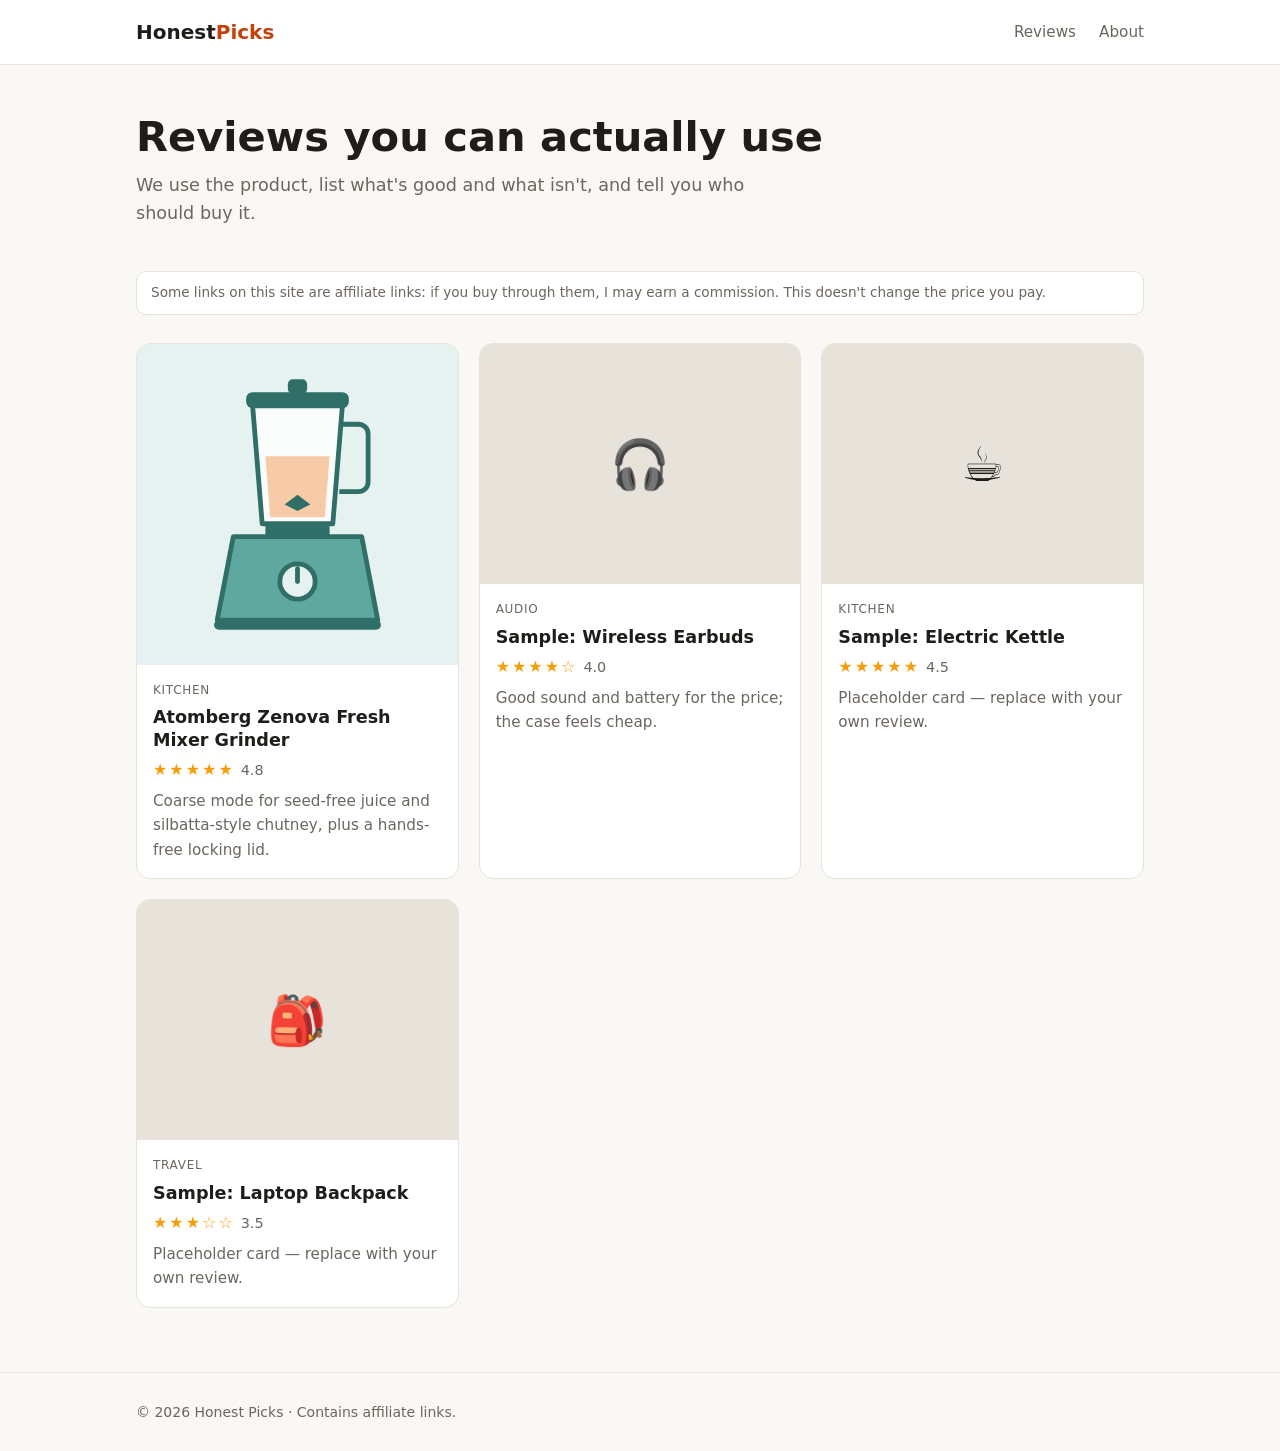
==== index.html @ 631b37fc "Redesign the Atomberg review: summary box, highlights, specs and features Co-Authored-By: Claude Opu" ====
<!doctype html>
<html lang="en">
<head>
  <meta charset="utf-8">
  <meta name="viewport" content="width=device-width, initial-scale=1">
  <title>Honest Picks — Product Reviews</title>
  <meta name="description" content="Hands-on reviews of everyday products, with clear pros and cons.">
  <link rel="stylesheet" href="styles.css">
</head>
<body>
  <header class="site-header">
    <div class="wrap">
      <a class="logo" href="./">Honest<span>Picks</span></a>
      <nav>
        <a href="./">Reviews</a>
        <a href="about.html">About</a>
      </nav>
    </div>
  </header>

  <main class="wrap">
    <section class="hero">
      <h1>Reviews you can actually use</h1>
      <p>We use the product, list what's good and what isn't, and tell you who should buy it.</p>
    </section>

    <p class="disclosure">Some links on this site are affiliate links: if you buy through them, I may earn a commission. This doesn't change the price you pay.</p>

    <!-- One card per review. To add a review: copy reviews/sample-review.html, then copy a card below and point it at the new file. -->
    <div class="grid">
      <a class="card" href="reviews/atomberg-zenova-fresh.html">
        <div class="thumb"><img src="images/mixer-grinder.svg" alt="Atomberg Zenova Fresh mixer grinder"></div>
        <div class="body">
          <span class="tag">Kitchen</span>
          <h2>Atomberg Zenova Fresh Mixer Grinder</h2>
          <div class="stars">★★★★★<span class="num">4.8</span></div>
          <p>Coarse mode for seed-free juice and silbatta-style chutney, plus a hands-free locking lid.</p>
        </div>
      </a>
      <a class="card" href="reviews/sample-review.html">
        <div class="thumb">🎧</div>
        <div class="body">
          <span class="tag">Audio</span>
          <h2>Sample: Wireless Earbuds</h2>
          <div class="stars">★★★★☆<span class="num">4.0</span></div>
          <p>Good sound and battery for the price; the case feels cheap.</p>
        </div>
      </a>
      <a class="card" href="reviews/sample-review.html">
        <div class="thumb">☕</div>
        <div class="body">
          <span class="tag">Kitchen</span>
          <h2>Sample: Electric Kettle</h2>
          <div class="stars">★★★★★<span class="num">4.5</span></div>
          <p>Placeholder card — replace with your own review.</p>
        </div>
      </a>
      <a class="card" href="reviews/sample-review.html">
        <div class="thumb">🎒</div>
        <div class="body">
          <span class="tag">Travel</span>
          <h2>Sample: Laptop Backpack</h2>
          <div class="stars">★★★☆☆<span class="num">3.5</span></div>
          <p>Placeholder card — replace with your own review.</p>
        </div>
      </a>
    </div>
  </main>

  <footer class="site-footer">
    <div class="wrap">
      © 2026 Honest Picks · Contains affiliate links.
    </div>
  </footer>
</body>
</html>
---- styles.css ----
:root {
  --bg: #faf8f5;
  --card: #ffffff;
  --ink: #1f1d1a;
  --muted: #6b665e;
  --line: #e7e2da;
  --accent: #c2410c;
  --accent-ink: #ffffff;
  --star: #f59e0b;
  --good: #15803d;
  --bad: #b91c1c;
  --radius: 14px;
}
@media (prefers-color-scheme: dark) {
  :root {
    --bg: #161513;
    --card: #1f1e1b;
    --ink: #f1eee9;
    --muted: #a39e95;
    --line: #34312c;
    --accent: #fb923c;
    --accent-ink: #1f1d1a;
    --good: #4ade80;
    --bad: #f87171;
  }
}

* { box-sizing: border-box; }
body {
  margin: 0;
  background: var(--bg);
  color: var(--ink);
  font: 16px/1.6 system-ui, -apple-system, "Segoe UI", Roboto, sans-serif;
}
a { color: var(--accent); }
img { max-width: 100%; display: block; }
.wrap { max-width: 1040px; margin: 0 auto; padding: 0 16px; }

/* Header and footer */
.site-header { border-bottom: 1px solid var(--line); background: var(--card); }
.site-header .wrap { display: flex; align-items: center; justify-content: space-between; gap: 16px; min-height: 64px; }
.logo { font-weight: 800; font-size: 1.25rem; color: var(--ink); text-decoration: none; }
.logo span { color: var(--accent); }
.site-header nav a { color: var(--muted); text-decoration: none; margin-left: 18px; font-size: .95rem; }
.site-header nav a:hover { color: var(--ink); }
.site-footer { border-top: 1px solid var(--line); margin-top: 64px; padding: 28px 0; color: var(--muted); font-size: .875rem; }

/* Disclosure — Amazon Associates requires it to be clear and visible */
.disclosure { background: var(--card); border: 1px solid var(--line); border-radius: 10px; padding: 10px 14px; font-size: .85rem; color: var(--muted); margin: 20px 0; }

/* Home */
.hero { padding: 48px 0 24px; }
.hero h1 { font-size: clamp(1.8rem, 5vw, 2.6rem); line-height: 1.15; margin: 0 0 10px; }
.hero p { color: var(--muted); font-size: 1.1rem; margin: 0; max-width: 620px; }
.grid { display: grid; grid-template-columns: repeat(auto-fill, minmax(260px, 1fr)); gap: 20px; margin-top: 28px; }
.card { background: var(--card); border: 1px solid var(--line); border-radius: var(--radius); overflow: hidden; display: flex; flex-direction: column; text-decoration: none; color: inherit; transition: transform .15s, box-shadow .15s; }
.card:hover { transform: translateY(-2px); box-shadow: 0 8px 24px rgba(0,0,0,.08); }
.card .thumb { aspect-ratio: 4 / 3; background: var(--line); display: grid; place-items: center; font-size: 3rem; }
.card .body { padding: 16px; display: flex; flex-direction: column; gap: 6px; flex: 1; }
.card .tag { font-size: .75rem; text-transform: uppercase; letter-spacing: .06em; color: var(--muted); }
.card h2 { font-size: 1.1rem; margin: 0; line-height: 1.3; }
.card p { margin: 0; color: var(--muted); font-size: .95rem; }

/* Stars */
.stars { color: var(--star); letter-spacing: 2px; }
.stars .num { color: var(--muted); letter-spacing: 0; font-size: .9rem; margin-left: 6px; }

/* Review page */
.review { max-width: 760px; margin: 0 auto; }
.review header { padding: 40px 0 8px; }
.review h1 { font-size: clamp(1.6rem, 4.5vw, 2.3rem); line-height: 1.2; margin: 6px 0 10px; }
.meta { color: var(--muted); font-size: .9rem; }
.product-box { background: var(--card); border: 1px solid var(--line); border-radius: var(--radius); padding: 20px; display: grid; grid-template-columns: 140px 1fr; gap: 20px; align-items: center; margin: 24px 0; }
.product-box .thumb { aspect-ratio: 1; background: var(--line); border-radius: 10px; display: grid; place-items: center; font-size: 3.5rem; }
.product-box h3 { margin: 0 0 6px; }
.verdict { font-weight: 600; margin: 8px 0 14px; }
.btn { display: inline-block; background: var(--accent); color: var(--accent-ink); padding: 12px 20px; border-radius: 10px; text-decoration: none; font-weight: 700; }
.btn:hover { filter: brightness(1.08); }
.pros-cons { display: grid; grid-template-columns: 1fr 1fr; gap: 16px; margin: 24px 0; }
.pros-cons > div { background: var(--card); border: 1px solid var(--line); border-radius: var(--radius); padding: 16px 20px; }
.pros-cons h3 { margin: 0 0 8px; font-size: 1rem; }
.pros h3 { color: var(--good); }
.cons h3 { color: var(--bad); }
.pros-cons ul { margin: 0; padding-left: 20px; }
.scores { width: 100%; border-collapse: collapse; margin: 16px 0 24px; }
.scores td { padding: 10px 0; border-bottom: 1px solid var(--line); }
.scores td:last-child { text-align: right; font-weight: 600; }
.sample-note { background: #fef3c7; color: #78350f; border-radius: 10px; padding: 10px 14px; font-size: .9rem; }

@media (max-width: 600px) {
  .product-box { grid-template-columns: 1fr; }
  .product-box .thumb { max-width: 160px; }
  .pros-cons { grid-template-columns: 1fr; }
  .site-header nav a { margin-left: 12px; }
}

/* Review summary box, highlights, specs and feature sections */
.summary { background: var(--card); border: 1px solid var(--line); border-radius: var(--radius); padding: 20px; display: grid; grid-template-columns: 220px 1fr; gap: 24px; align-items: center; margin: 24px 0 32px; }
.summary-img { width: 100%; aspect-ratio: 1; object-fit: contain; border-radius: 10px; background: var(--line); }
.summary-title { font-size: 1.15rem; margin: 0 0 8px; }
.summary-verdict { margin: 10px 0 12px; }
.rating-badge { display: inline-flex; align-items: baseline; gap: 6px; }
.rating-num { font-size: 1.8rem; font-weight: 800; line-height: 1; }
.rating-of { color: var(--muted); }
.rating-badge .stars { margin-left: 4px; }
.best-for { list-style: none; padding: 0; margin: 0 0 16px; display: flex; flex-wrap: wrap; gap: 8px; }
.best-for li { background: var(--bg); border: 1px solid var(--line); border-radius: 999px; padding: 4px 12px; font-size: .85rem; }
.btn-block { display: block; text-align: center; }
.highlights { list-style: none; padding: 0; margin: 0 0 8px; display: grid; gap: 10px; }
.highlights li { background: var(--card); border: 1px solid var(--line); border-left: 4px solid var(--good); border-radius: 10px; padding: 12px 16px; }
.specs { width: 100%; border-collapse: collapse; margin: 8px 0 8px; background: var(--card); border: 1px solid var(--line); border-radius: var(--radius); overflow: hidden; }
.specs td { padding: 11px 16px; border-bottom: 1px solid var(--line); vertical-align: top; }
.specs tr:last-child td { border-bottom: 0; }
.specs td:first-child { color: var(--muted); width: 34%; }
.feature { display: grid; grid-template-columns: 40px 1fr; gap: 14px; margin: 20px 0 28px; }
.feature-num { width: 36px; height: 36px; border-radius: 50%; background: var(--accent); color: var(--accent-ink); font-weight: 800; display: grid; place-items: center; }
.feature h3 { margin: 4px 0 6px; }
.feature p { margin: 0 0 8px; }
.feature-why { color: var(--muted); font-size: .95rem; }
.who { padding-left: 20px; }
.who li { margin-bottom: 6px; }
.final { background: var(--card); border: 1px solid var(--line); border-radius: var(--radius); padding: 20px 24px; margin: 32px 0; }
.final h2 { margin-top: 0; }
.card .thumb img { width: 100%; height: 100%; object-fit: cover; }

@media (max-width: 600px) {
  .summary { grid-template-columns: 1fr; }
  .summary-img { max-width: 220px; margin: 0 auto; }
}
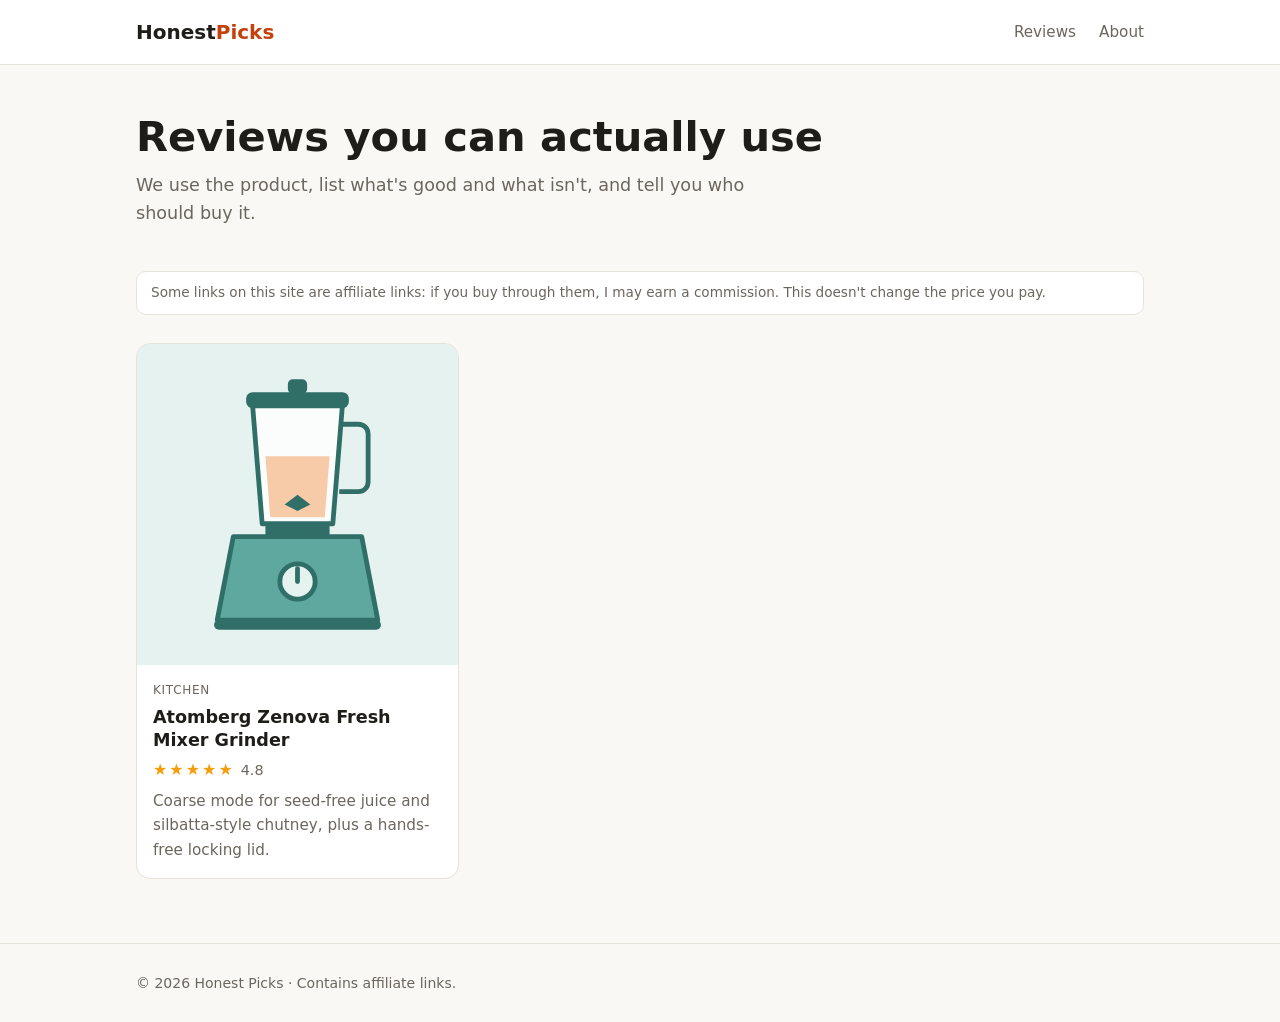
==== commit 1e2d2865: "Remove the sample review cards from the home page Co-Authored-By: Claude Opus 5.5 <noreply@anthropic" ====
--- a/index.html
+++ b/index.html
@@ -26,7 +26,7 @@
 
     <p class="disclosure">Some links on this site are affiliate links: if you buy through them, I may earn a commission. This doesn't change the price you pay.</p>
 
-    <!-- One card per review. To add a review: copy reviews/sample-review.html, then copy a card below and point it at the new file. -->
+    <!-- One card per review. To add a review: copy reviews/atomberg-zenova-fresh.html, then copy its card below and point it at the new file. -->
     <div class="grid">
       <a class="card" href="reviews/atomberg-zenova-fresh.html">
         <div class="thumb"><img src="images/mixer-grinder.svg" alt="Atomberg Zenova Fresh mixer grinder"></div>
@@ -35,33 +35,6 @@
           <h2>Atomberg Zenova Fresh Mixer Grinder</h2>
           <div class="stars">★★★★★<span class="num">4.8</span></div>
           <p>Coarse mode for seed-free juice and silbatta-style chutney, plus a hands-free locking lid.</p>
-        </div>
-      </a>
-      <a class="card" href="reviews/sample-review.html">
-        <div class="thumb">🎧</div>
-        <div class="body">
-          <span class="tag">Audio</span>
-          <h2>Sample: Wireless Earbuds</h2>
-          <div class="stars">★★★★☆<span class="num">4.0</span></div>
-          <p>Good sound and battery for the price; the case feels cheap.</p>
-        </div>
-      </a>
-      <a class="card" href="reviews/sample-review.html">
-        <div class="thumb">☕</div>
-        <div class="body">
-          <span class="tag">Kitchen</span>
-          <h2>Sample: Electric Kettle</h2>
-          <div class="stars">★★★★★<span class="num">4.5</span></div>
-          <p>Placeholder card — replace with your own review.</p>
-        </div>
-      </a>
-      <a class="card" href="reviews/sample-review.html">
-        <div class="thumb">🎒</div>
-        <div class="body">
-          <span class="tag">Travel</span>
-          <h2>Sample: Laptop Backpack</h2>
-          <div class="stars">★★★☆☆<span class="num">3.5</span></div>
-          <p>Placeholder card — replace with your own review.</p>
         </div>
       </a>
     </div>
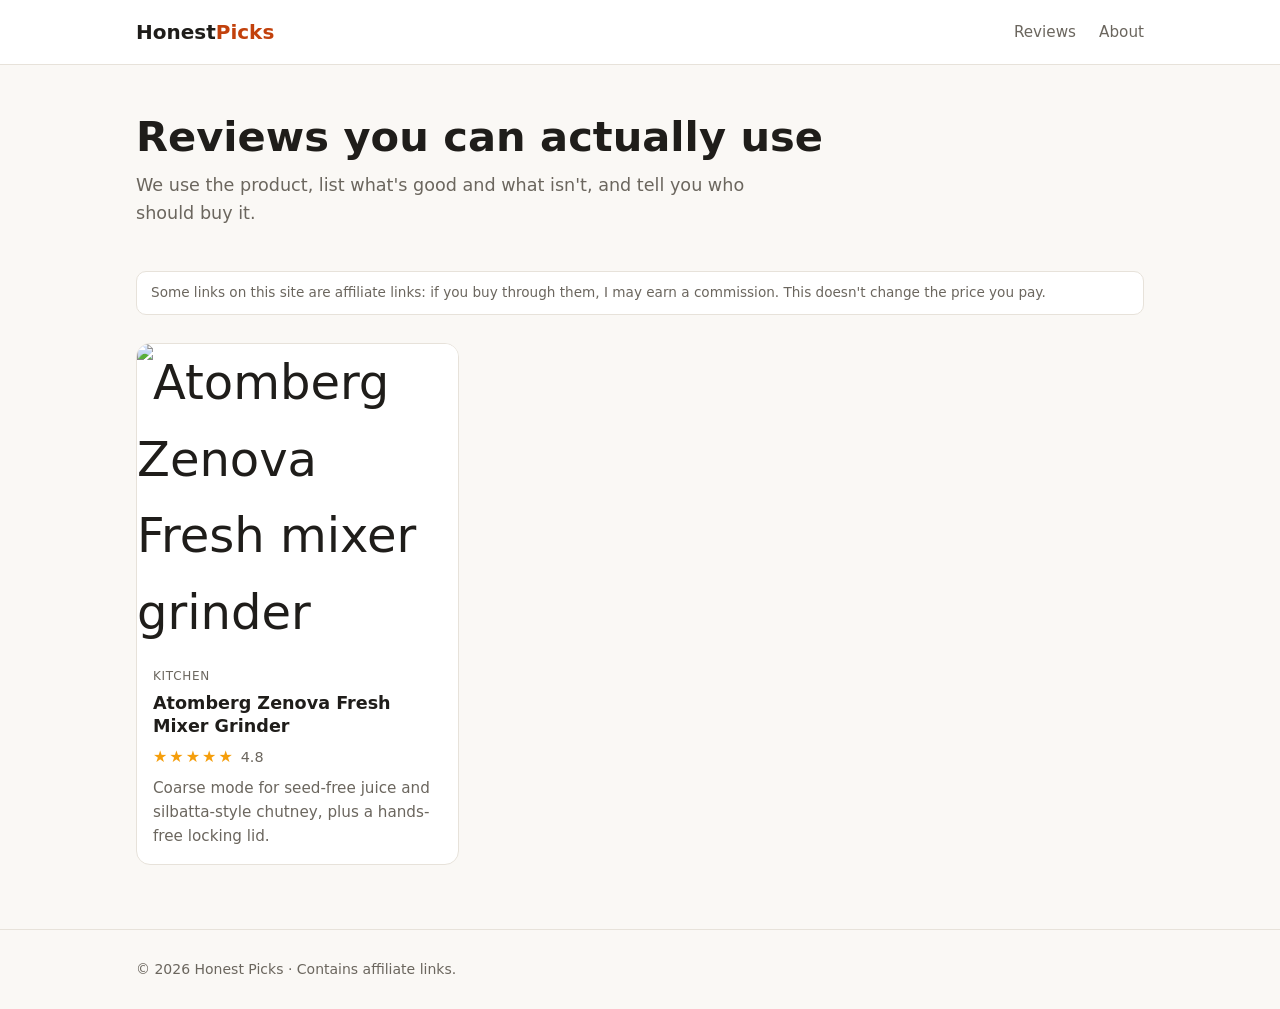
==== commit 90209852: "Show the Atomberg Zenova Fresh product photo Co-Authored-By: Claude Opus 5.5 <noreply@anthropic.com>" ====
--- a/index.html
+++ b/index.html
@@ -29,7 +29,7 @@
     <!-- One card per review. To add a review: copy reviews/atomberg-zenova-fresh.html, then copy its card below and point it at the new file. -->
     <div class="grid">
       <a class="card" href="reviews/atomberg-zenova-fresh.html">
-        <div class="thumb"><img src="images/mixer-grinder.svg" alt="Atomberg Zenova Fresh mixer grinder"></div>
+        <div class="thumb"><img src="https://m.media-amazon.com/images/I/51-mf3DdxdL._SL1080_.jpg" alt="Atomberg Zenova Fresh mixer grinder"></div>
         <div class="body">
           <span class="tag">Kitchen</span>
           <h2>Atomberg Zenova Fresh Mixer Grinder</h2>
--- a/styles.css
+++ b/styles.css
@@ -127,3 +127,8 @@
   .summary { grid-template-columns: 1fr; }
   .summary-img { max-width: 220px; margin: 0 auto; }
 }
+
+/* Product photos come on white; keep them whole and on white in both themes */
+.summary-img { background: #fff; }
+.card .thumb:has(img) { background: #fff; }
+.card .thumb img { object-fit: contain; }
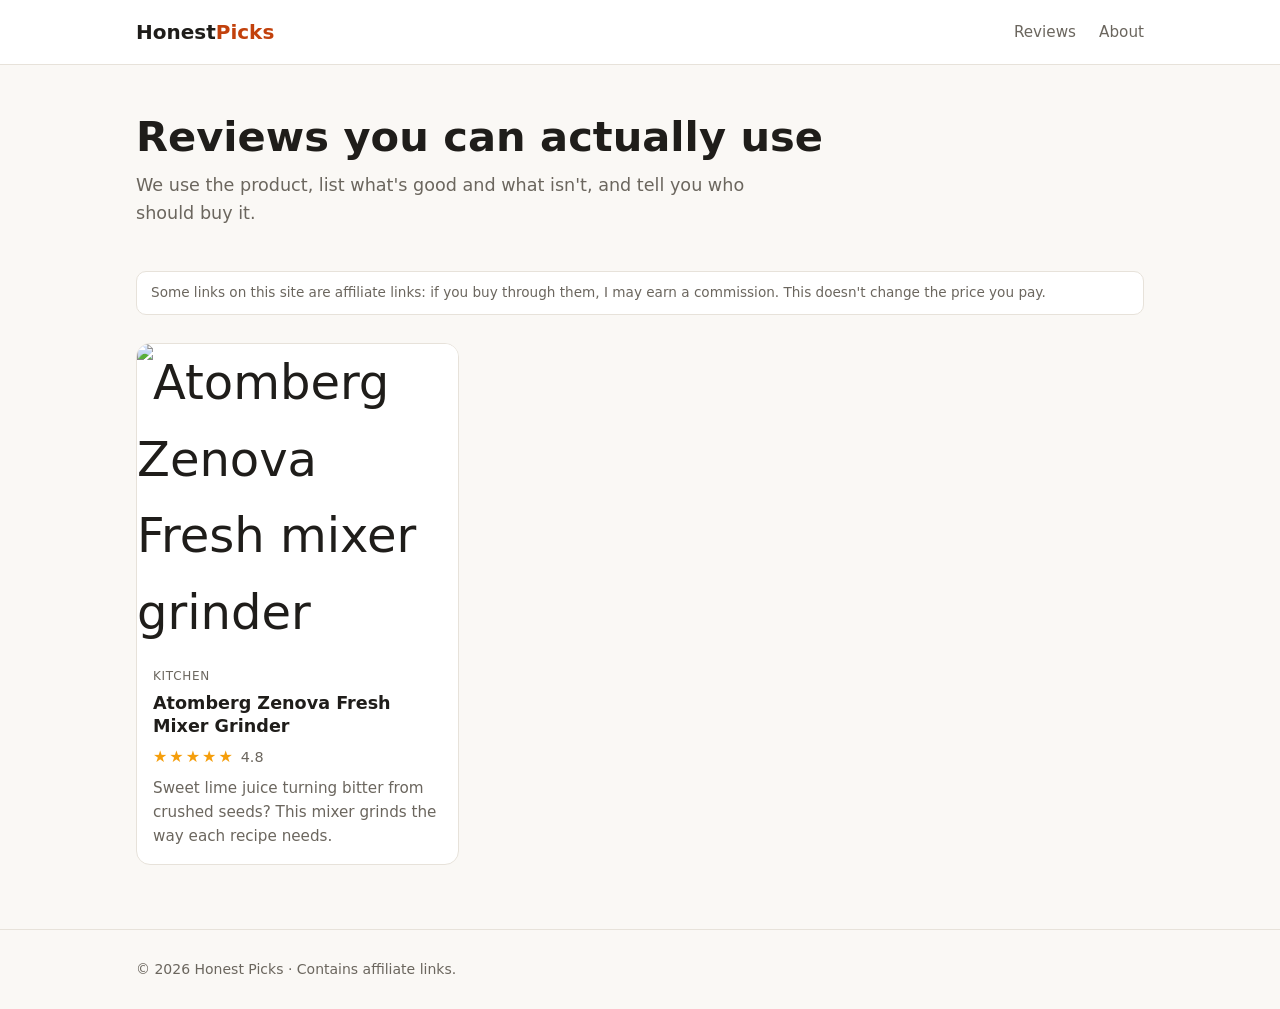
==== commit 6d131953: "Open the Atomberg review with a hook Co-Authored-By: Claude Opus 5.5 <noreply@anthropic.com>" ====
--- a/index.html
+++ b/index.html
@@ -34,7 +34,7 @@
           <span class="tag">Kitchen</span>
           <h2>Atomberg Zenova Fresh Mixer Grinder</h2>
           <div class="stars">★★★★★<span class="num">4.8</span></div>
-          <p>Coarse mode for seed-free juice and silbatta-style chutney, plus a hands-free locking lid.</p>
+          <p>Sweet lime juice turning bitter from crushed seeds? This mixer grinds the way each recipe needs.</p>
         </div>
       </a>
     </div>
--- a/styles.css
+++ b/styles.css
@@ -132,3 +132,8 @@
 .summary-img { background: #fff; }
 .card .thumb:has(img) { background: #fff; }
 .card .thumb img { object-fit: contain; }
+
+/* Opening hook on a review */
+.hook { border-left: 4px solid var(--accent); padding: 4px 0 4px 18px; margin: 8px 0 20px; }
+.hook p { margin: 0 0 8px; font-size: 1.05rem; }
+.hook-question { font-size: 1.3rem !important; font-weight: 700; line-height: 1.35; }
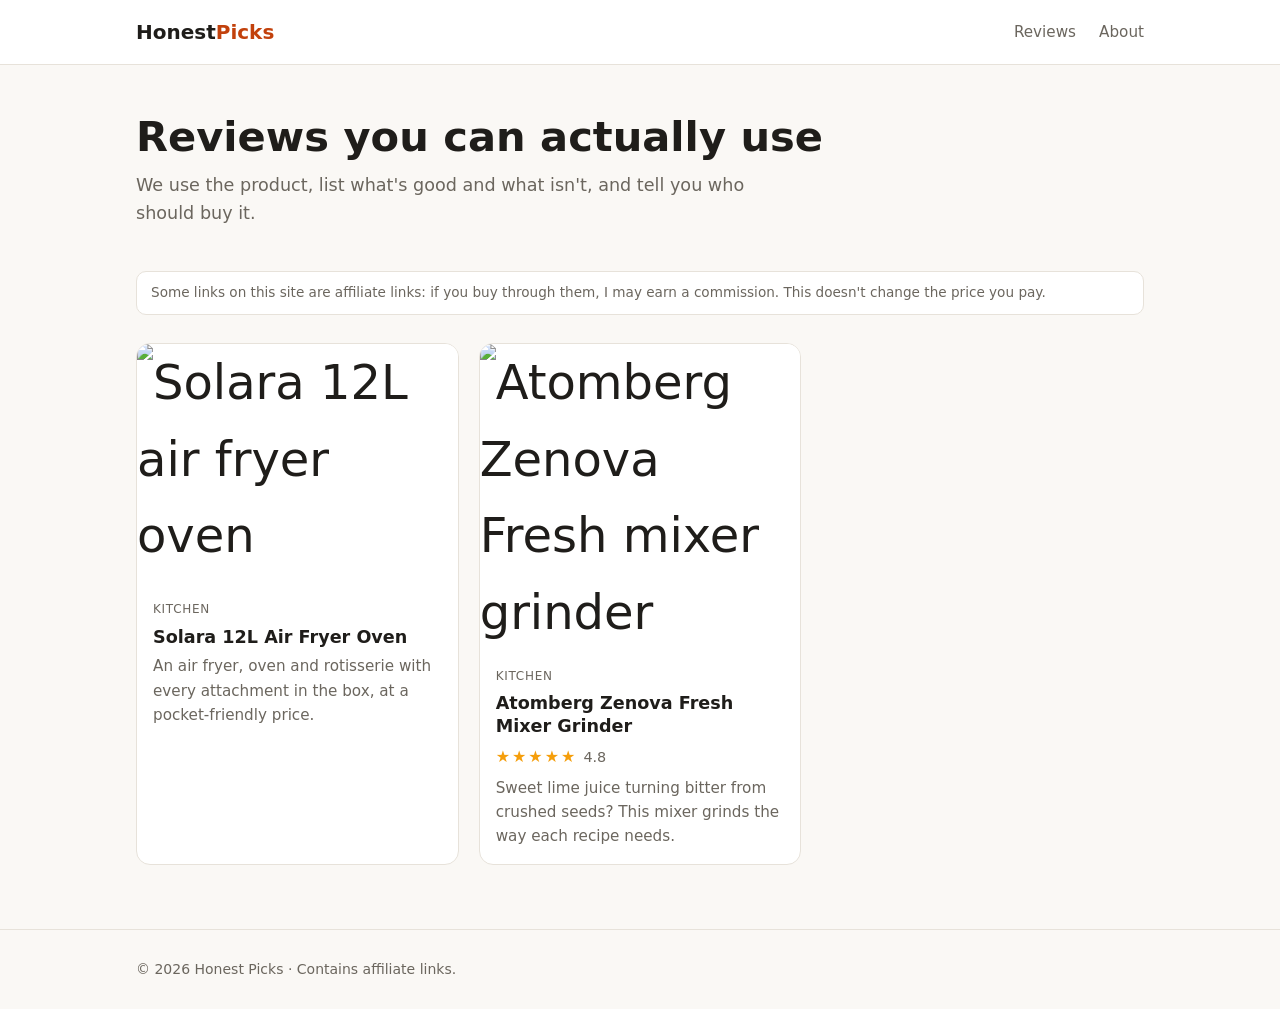
==== commit 51105ec5: "Add Solara 12L air fryer oven review Co-Authored-By: Claude Opus 5.5 <noreply@anthropic.com>" ====
--- a/index.html
+++ b/index.html
@@ -28,6 +28,14 @@
 
     <!-- One card per review. To add a review: copy reviews/atomberg-zenova-fresh.html, then copy its card below and point it at the new file. -->
     <div class="grid">
+      <a class="card" href="reviews/solara-air-fryer-oven.html">
+        <div class="thumb"><img src="https://m.media-amazon.com/images/I/81nj934mZvL._SL1500_.jpg" alt="Solara 12L air fryer oven"></div>
+        <div class="body">
+          <span class="tag">Kitchen</span>
+          <h2>Solara 12L Air Fryer Oven</h2>
+          <p>An air fryer, oven and rotisserie with every attachment in the box, at a pocket-friendly price.</p>
+        </div>
+      </a>
       <a class="card" href="reviews/atomberg-zenova-fresh.html">
         <div class="thumb"><img src="https://m.media-amazon.com/images/I/51-mf3DdxdL._SL1080_.jpg" alt="Atomberg Zenova Fresh mixer grinder"></div>
         <div class="body">
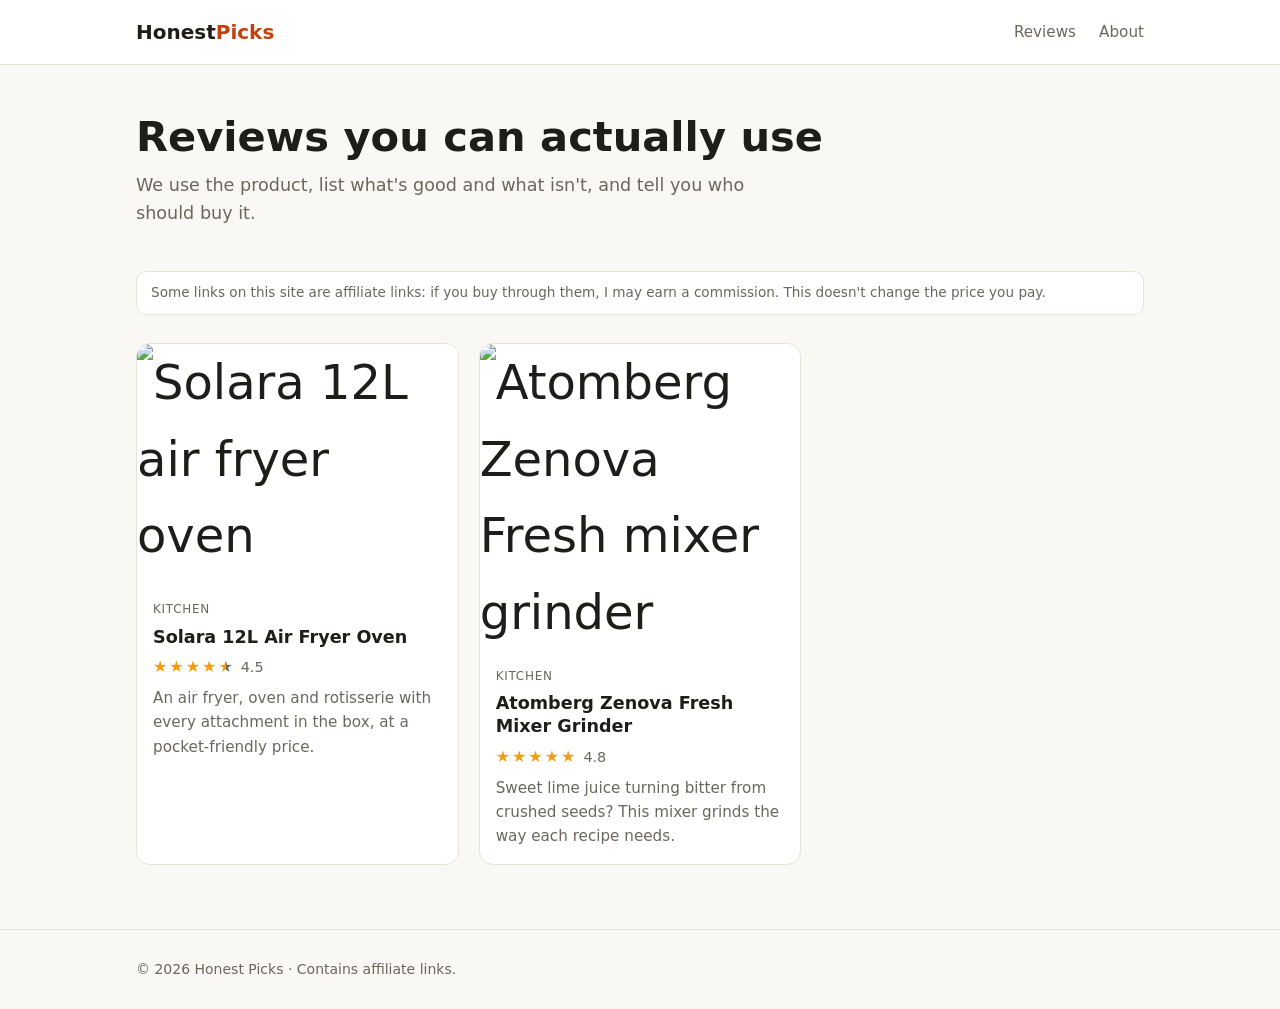
==== commit 384832e8: "Rate the Solara air fryer oven 4.5 out of 5 Co-Authored-By: Claude Opus 5.5 <noreply@anthropic.com>" ====
--- a/index.html
+++ b/index.html
@@ -33,6 +33,7 @@
         <div class="body">
           <span class="tag">Kitchen</span>
           <h2>Solara 12L Air Fryer Oven</h2>
+          <div class="stars">★★★★<span class="half-star">★</span><span class="num">4.5</span></div>
           <p>An air fryer, oven and rotisserie with every attachment in the box, at a pocket-friendly price.</p>
         </div>
       </a>
--- a/styles.css
+++ b/styles.css
@@ -137,3 +137,6 @@
 .hook { border-left: 4px solid var(--accent); padding: 4px 0 4px 18px; margin: 8px 0 20px; }
 .hook p { margin: 0 0 8px; font-size: 1.05rem; }
 .hook-question { font-size: 1.3rem !important; font-weight: 700; line-height: 1.35; }
+
+/* Half star: left half in the star colour, right half in the empty colour */
+.half-star { background: linear-gradient(90deg, var(--star) 50%, var(--muted) 50%); -webkit-background-clip: text; background-clip: text; color: transparent; }
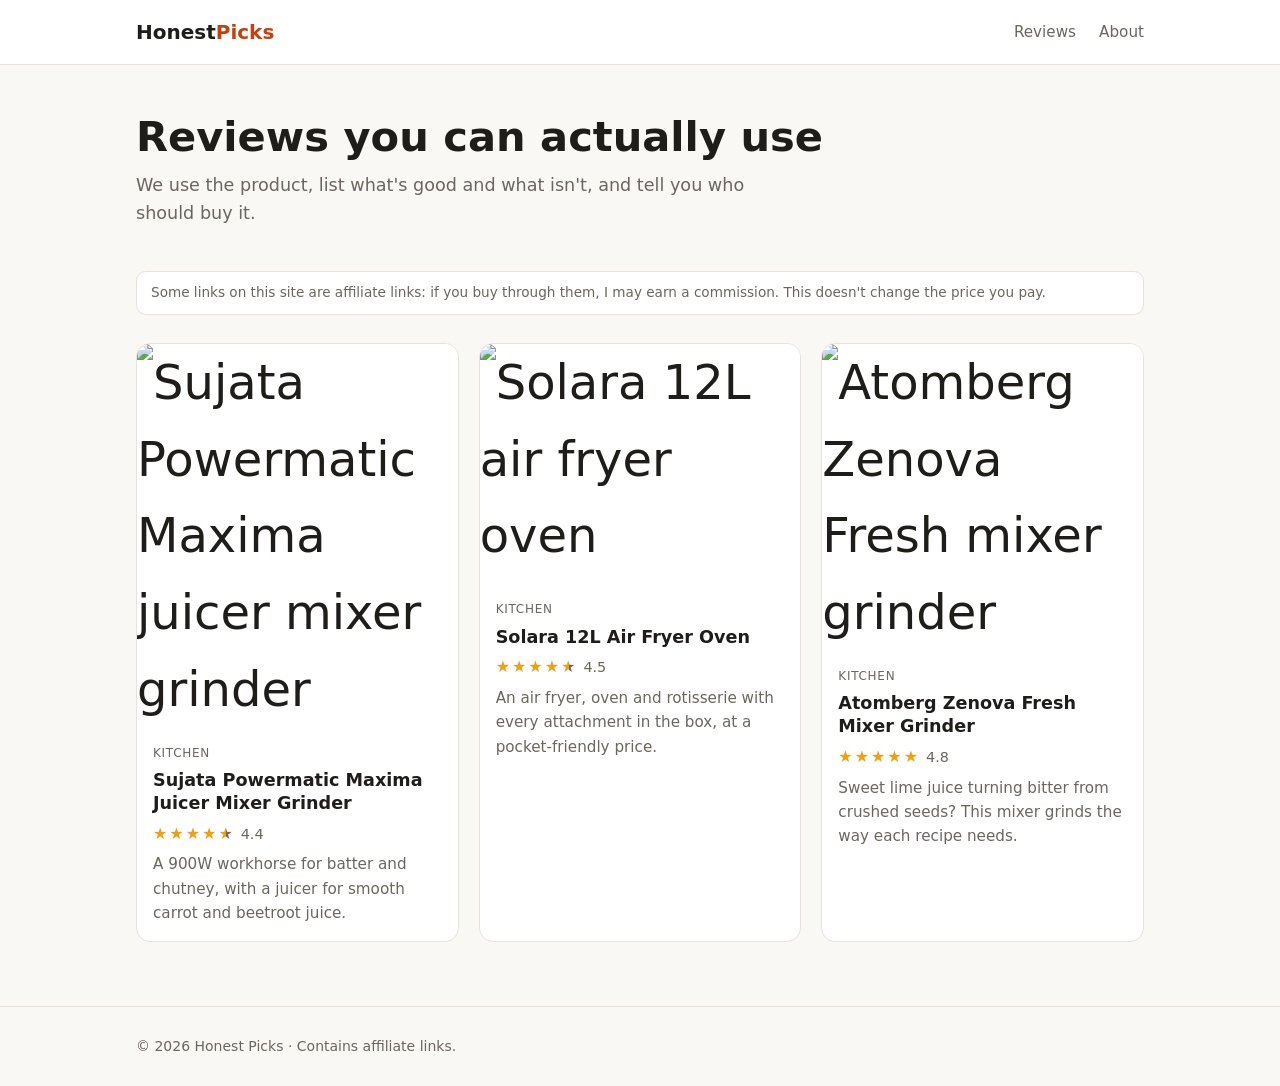
==== commit 4d13bf82: "Add Sujata Powermatic Maxima review Co-Authored-By: Claude Opus 5.5 <noreply@anthropic.com>" ====
--- a/index.html
+++ b/index.html
@@ -28,6 +28,15 @@
 
     <!-- One card per review. To add a review: copy reviews/atomberg-zenova-fresh.html, then copy its card below and point it at the new file. -->
     <div class="grid">
+      <a class="card" href="reviews/sujata-powermatic-maxima.html">
+        <div class="thumb"><img src="https://m.media-amazon.com/images/I/51sy8+JlqAL._SL1080_.jpg" alt="Sujata Powermatic Maxima juicer mixer grinder"></div>
+        <div class="body">
+          <span class="tag">Kitchen</span>
+          <h2>Sujata Powermatic Maxima Juicer Mixer Grinder</h2>
+          <div class="stars">★★★★<span class="half-star">★</span><span class="num">4.4</span></div>
+          <p>A 900W workhorse for batter and chutney, with a juicer for smooth carrot and beetroot juice.</p>
+        </div>
+      </a>
       <a class="card" href="reviews/solara-air-fryer-oven.html">
         <div class="thumb"><img src="https://m.media-amazon.com/images/I/81nj934mZvL._SL1500_.jpg" alt="Solara 12L air fryer oven"></div>
         <div class="body">
--- a/styles.css
+++ b/styles.css
@@ -140,3 +140,11 @@
 
 /* Half star: left half in the star colour, right half in the empty colour */
 .half-star { background: linear-gradient(90deg, var(--star) 50%, var(--muted) 50%); -webkit-background-clip: text; background-clip: text; color: transparent; }
+
+/* "Good to know" box for an honest downside */
+.heads-up { background: #fef3c7; color: #78350f; border-radius: var(--radius); padding: 18px 22px; margin: 28px 0; }
+.heads-up h2 { margin: 0 0 8px; font-size: 1.15rem; color: inherit; }
+.heads-up p { margin: 0; }
+@media (prefers-color-scheme: dark) {
+  .heads-up { background: #3a2e12; color: #fde68a; }
+}
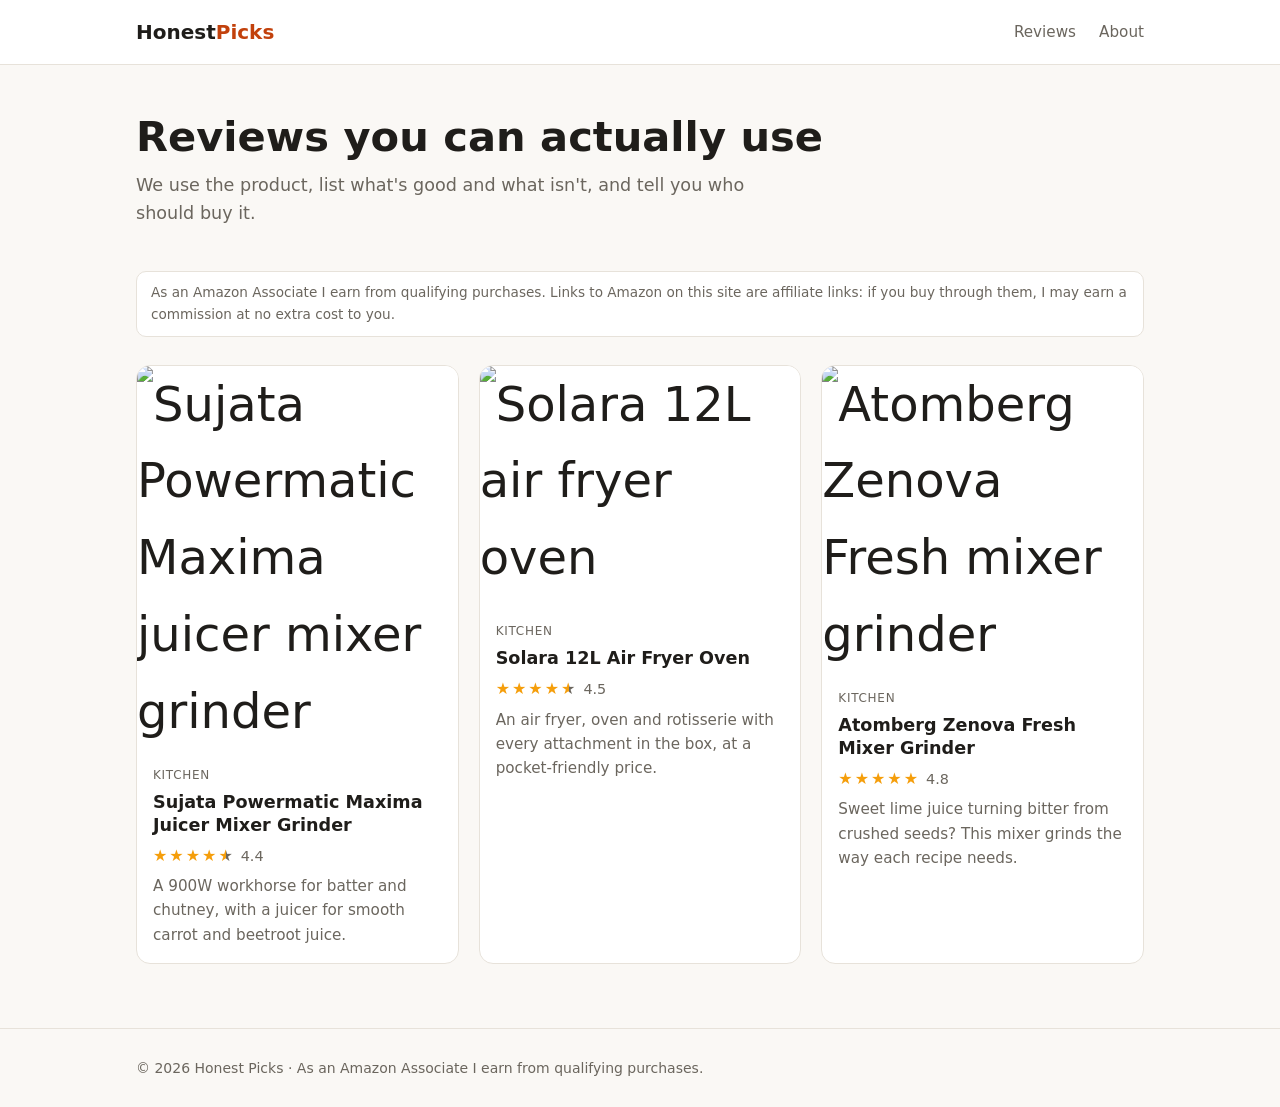
==== commit b9e1fef6: "Use Amazon Associates links and Amazon's required disclosure Point every Amazon button at the honest" ====
--- a/index.html
+++ b/index.html
@@ -24,7 +24,7 @@
       <p>We use the product, list what's good and what isn't, and tell you who should buy it.</p>
     </section>
 
-    <p class="disclosure">Some links on this site are affiliate links: if you buy through them, I may earn a commission. This doesn't change the price you pay.</p>
+    <p class="disclosure">As an Amazon Associate I earn from qualifying purchases. Links to Amazon on this site are affiliate links: if you buy through them, I may earn a commission at no extra cost to you.</p>
 
     <!-- One card per review. To add a review: copy reviews/atomberg-zenova-fresh.html, then copy its card below and point it at the new file. -->
     <div class="grid">
@@ -60,7 +60,7 @@
 
   <footer class="site-footer">
     <div class="wrap">
-      © 2026 Honest Picks · Contains affiliate links.
+      © 2026 Honest Picks · As an Amazon Associate I earn from qualifying purchases.
     </div>
   </footer>
 </body>
